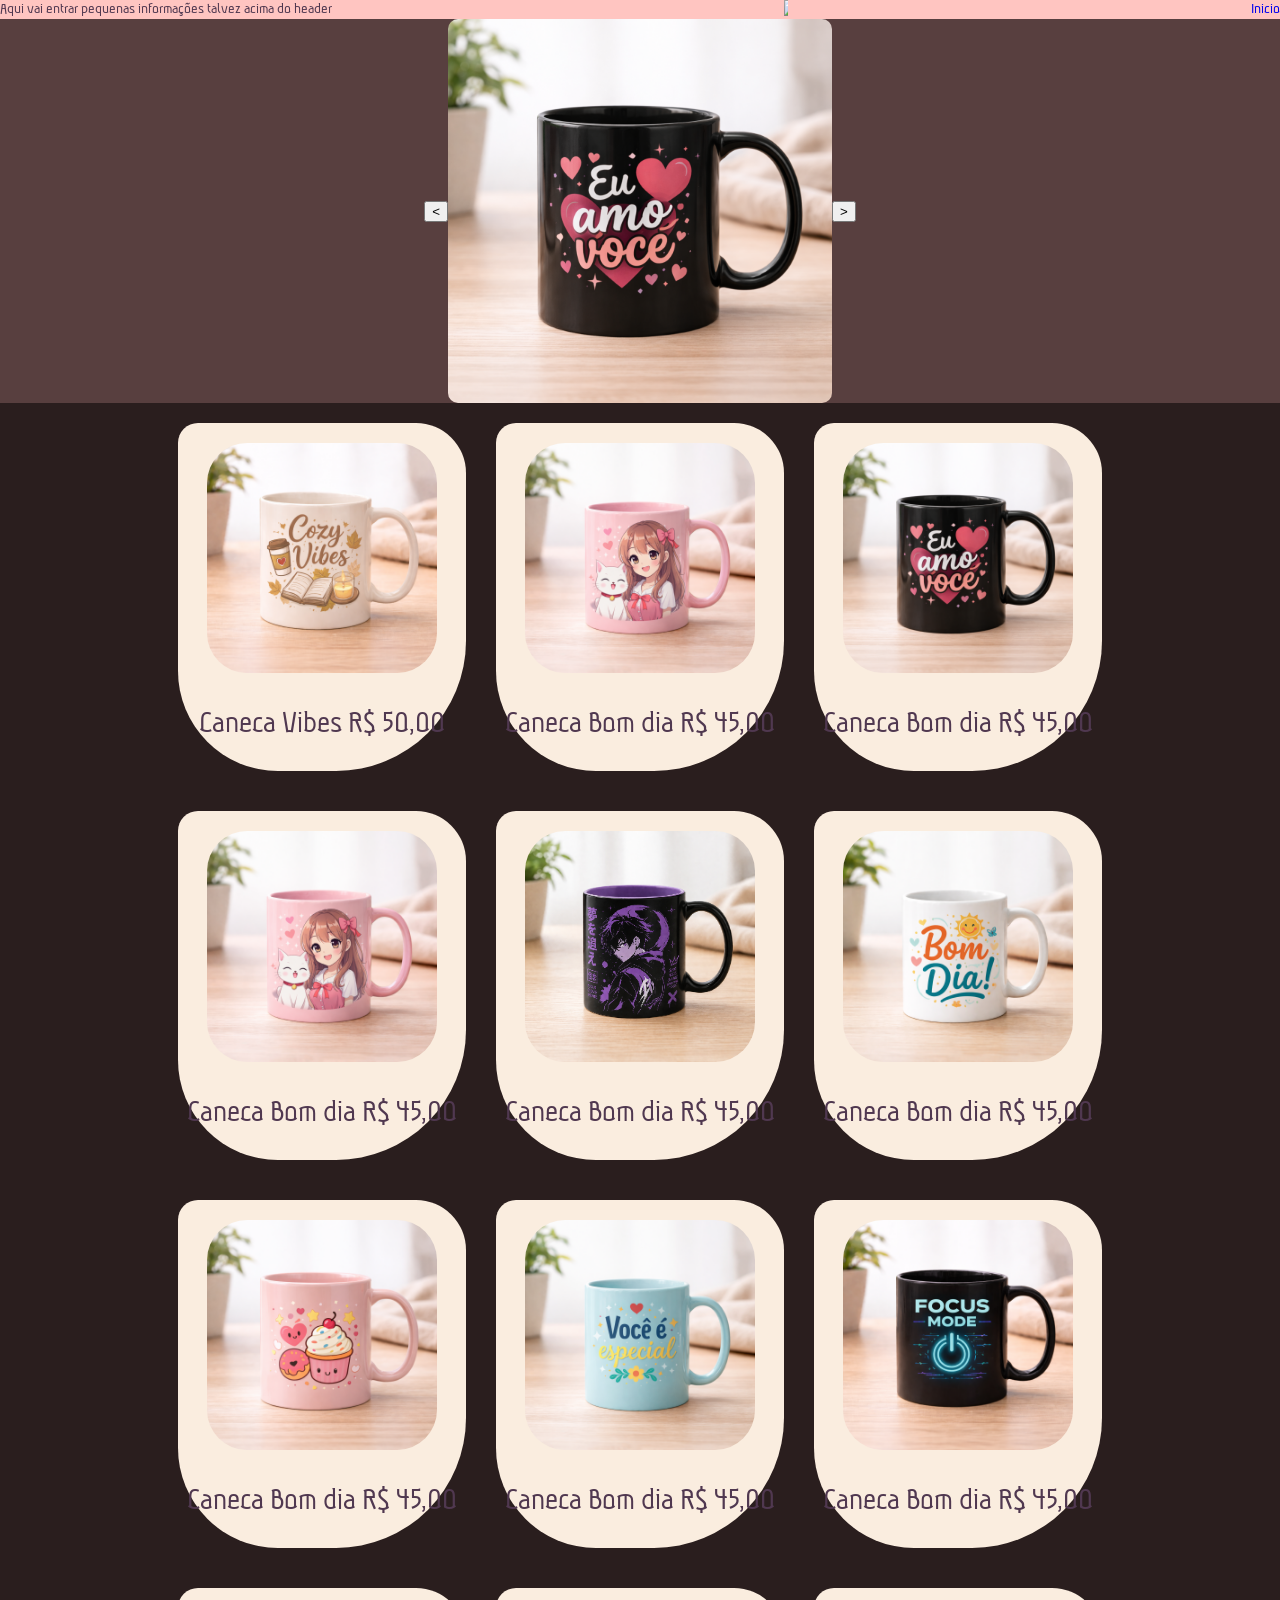
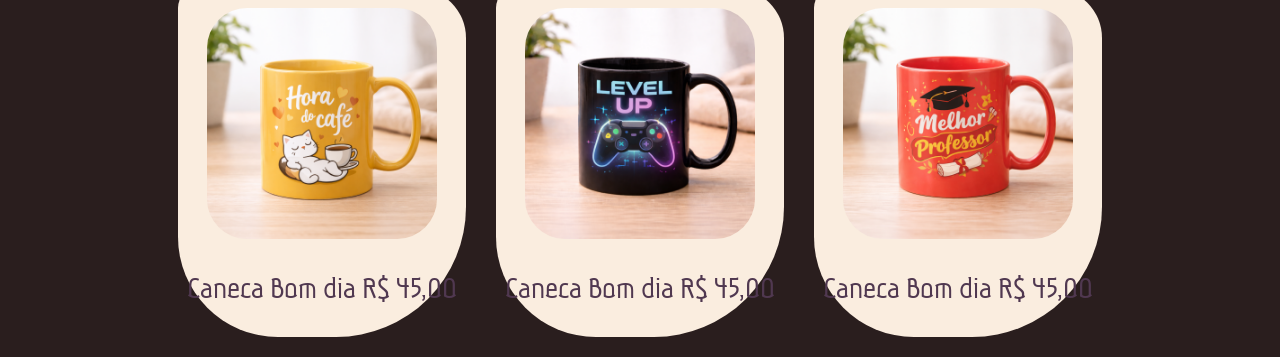
==== index.html @ 02cc4e31 "Add files via upload" ====
<!DOCTYPE html>
<html lang="pt-br">

<head>
    <meta charset = "UTF-8">
    <meta name="viewport" content = "width=device-width, initial-scale=1.0">
    <link rel="preconnect" href="https://fonts.googleapis.com">
    <link rel="preconnect" href="https://fonts.gstatic.com" crossorigin>
    <link href="https://fonts.googleapis.com/css2?family=Borel&display=swap" rel="stylesheet">
    <link href="https://fonts.googleapis.com/css2?family=Aubrey&display=swap" rel="stylesheet">
    <link rel="stylesheet" href="style.css">
    <title>Vitrine</title>
</head>

<body>
    
    <header class="header">
        <div>Aqui vai entrar pequenas informações talvez acima do header</div>
        <div>
        <img src="img/logo.svg">
        </div>
        
         <nav>
            <a href="http://" target="_blank" rel="noopener noreferrer">Inicio</a>
        </nav>
    </header>


    <main>
        
        <section class="container_slider">
            <button id="prev_button"> < </button>

            <div class="container_img">
                <img src="img/amor.png" alt="caneca" class="slider_caneca">
                <img src="img/anime1.png" alt="caneca" class="slider_caneca">
                <img src="img/anime2.png" alt="caneca" class="slider_caneca">
                <img src="img/bomdia.png" alt="caneca" class="slider_caneca">
                <img src="img/especial.png" alt="caneca" class="slider_caneca">
                <img src="img/gatocafé.png" alt="caneca" class="slider_caneca">
                <img src="img/professor.png" alt="caneca" class="slider_caneca">
                <img src="img/cupcake.png" alt="caneca" class="slider_caneca">
            </div>

            <button id="next_button"> > </button>
        </section>

        <section class="vitrine">
            <div class="card_vitrine">
                <img src="img/vibes.png" alt="caneca">
                <p>Caneca Vibes R$ 50,00</p>
            </div>

            <div class="card_vitrine">
                <img src="img/anime2.png" alt="caneca">
                <p>Caneca Bom dia R$ 45,00</p>
            </div>   

            <div class="card_vitrine">
                <img src="img/amor.png" alt="caneca">
                <p>Caneca Bom dia R$ 45,00</p>
            </div>   

            <div class="card_vitrine">
                <img src="img/anime2.png" alt="caneca">
                <p>Caneca Bom dia R$ 45,00</p>
            </div>   

            <div class="card_vitrine">
                <img src="img/anime1.png" alt="caneca">
                <p>Caneca Bom dia R$ 45,00</p>
            </div>   

            <div class="card_vitrine">
                <img src="img/bomdia.png" alt="caneca">
                <p>Caneca Bom dia R$ 45,00</p>
            </div>   

            <div class="card_vitrine">
                <img src="img/cupcake.png" alt="caneca">
                <p>Caneca Bom dia R$ 45,00</p>
            </div>   

            <div class="card_vitrine">
                <img src="img/especial.png" alt="caneca">
                <p>Caneca Bom dia R$ 45,00</p>
            </div>   

            <div class="card_vitrine">
                <img src="img/focus.png" alt="caneca">
                <p>Caneca Bom dia R$ 45,00</p>
            </div>   

            <div class="card_vitrine">
                <img src="img/gatocafé.png" alt="caneca">
                <p>Caneca Bom dia R$ 45,00</p>
            </div> 

            <div class="card_vitrine">
                <img src="img/lvup.png" alt="caneca">
                <p>Caneca Bom dia R$ 45,00</p>
            </div> 

            <div class="card_vitrine">
                <img src="img/professor.png" alt="caneca">
                <p>Caneca Bom dia R$ 45,00</p>
            </div> 
        </section>

    </main>

    <script src="script.js"></script>
</body>



</html>
---- style.css ----
body{
    margin: 0;
    padding: 0;
    box-sizing: border-box;
    background-color: #2a1e1e;
    font-family: "Aubrey", system-ui;

}

.header{
    position: sticky;
    top: 0;
    z-index: 1000;
    display: flex;
    flex-direction: row;
    justify-content: space-between;
    align-items: flex-start;
    background-color: #ffc5c1;
    color: #503850;
}

.header img{
    max-width: 30%;
}

.header p{
    margin: 0px 0px 10px 0px ;    
}

.header a{
    text-decoration: none;
}
    

.container_slider{
    display: flex;
    width: 100%;
    justify-content: center;
    align-items: center;
    min-height: 30vh;
    background-color: #583f3f;
}

.container_img{
    position: relative;
    display: flex;
    align-items: center;
    justify-content: center;
    width: 384px;
    height: 384px;
}

.slider_caneca{
    position: absolute;
    width: 100%;
    height: 100%;
    border-radius: 10px;
    opacity: 0;
}

.vitrine{
    display: flex;
    justify-content: center;
    align-items: center;
    flex-wrap: wrap;
    margin: 0 auto;
    max-width: 60rem;
}
.card_vitrine{
    display: flex;
    flex-direction: column;
    align-items: center;
    margin: 20px 15px;
    padding: 20px 0px 0px 0px;
    max-width: 30%;
    font-size: 32px;
    color: #503850;
    background-color: #faeddf;
    border-radius: 20px 50px 130px 100px;
}

.card_vitrine img{
    width: 80%;
    height: 80%;
    border-radius: 40px;
}


/*Ignorar esses códigos, vou revisar depois*/

/*
.logo {
    display: flex;
    flex-direction: column;
    justify-content: center;
    align-items: center;
    font-family: 'Montserrat', sans-serif;
    font-size: 2.5rem;
}

.toma {
    font-family: "Borel", cursive;
    padding: 0px 0px 73px 0px;
    margin: 0px;
    font-size: 1.5rem;
    font-weight: 300;
    color: #888; /* mais apagado 
}

.caneco { 
    font-family: "Borel", cursive;
    position: absolute;     
    margin: 0px;
    font-weight: 700;
    color: #503850; /* destaque 
}
*/
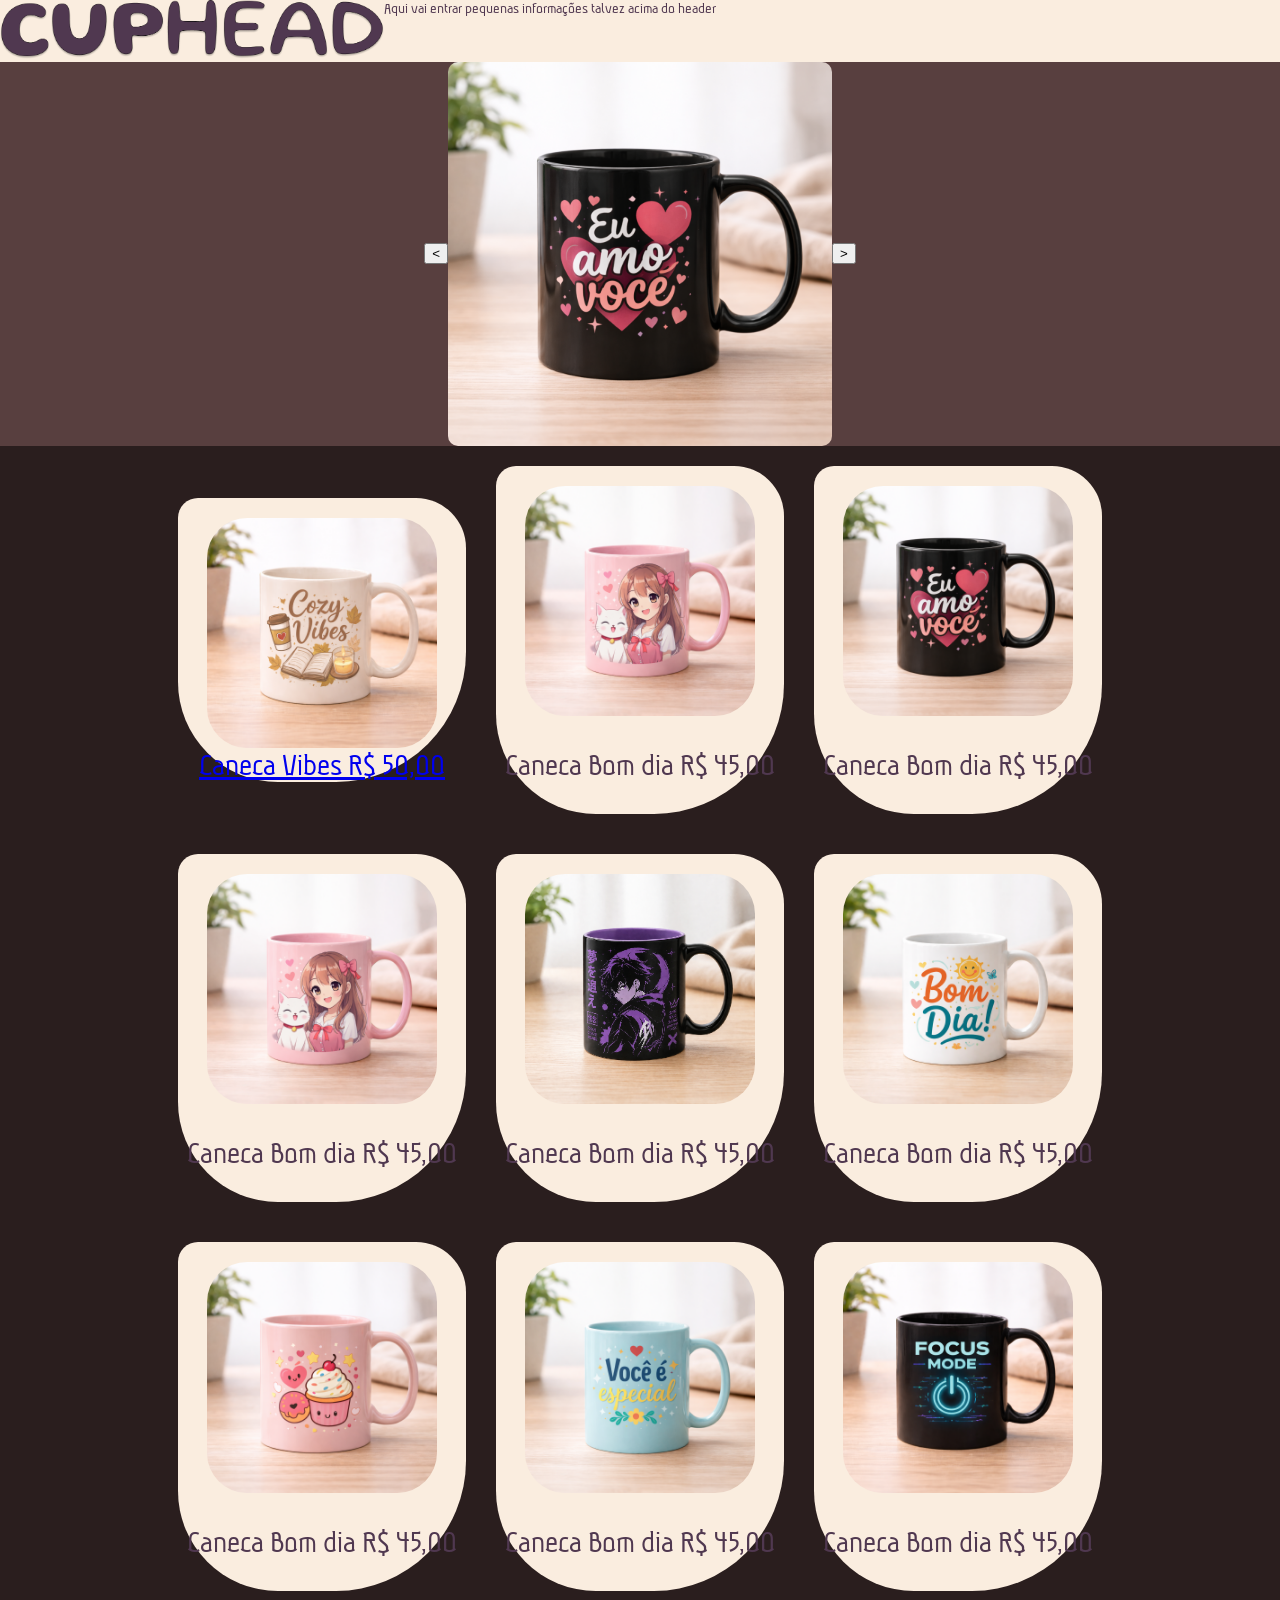
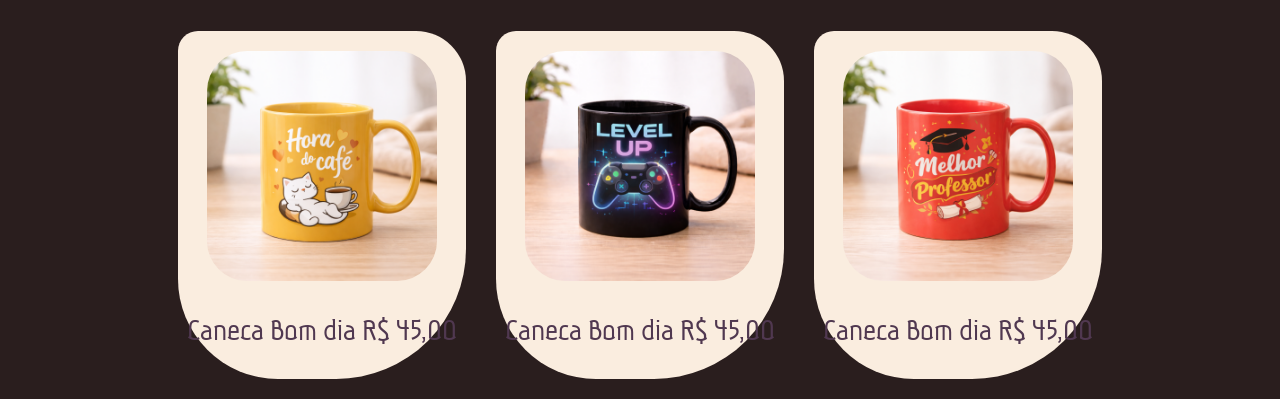
==== commit ac05150b: "Add files via upload" ====
--- a/index.html
+++ b/index.html
@@ -15,13 +15,14 @@
 <body>
     
     <header class="header">
+        
+        <div>
+        <a href="index.html"><img src="img/CupHead.png"></a>
+        </div>
+
         <div>Aqui vai entrar pequenas informações talvez acima do header</div>
-        <div>
-        <img src="img/logo.svg">
-        </div>
         
          <nav>
-            <a href="http://" target="_blank" rel="noopener noreferrer">Inicio</a>
         </nav>
     </header>
 
@@ -48,7 +49,7 @@
         <section class="vitrine">
             <div class="card_vitrine">
                 <img src="img/vibes.png" alt="caneca">
-                <p>Caneca Vibes R$ 50,00</p>
+                <a href="caneca.html">Caneca Vibes R$ 50,00</a>
             </div>
 
             <div class="card_vitrine">
--- a/style.css
+++ b/style.css
@@ -13,14 +13,17 @@
     z-index: 1000;
     display: flex;
     flex-direction: row;
-    justify-content: space-between;
     align-items: flex-start;
-    background-color: #ffc5c1;
+    background-color: #faeddf;
     color: #503850;
 }
 
-.header img{
-    max-width: 30%;
+.header div{
+    width: 30%;
+}
+
+.header img{    
+    width: 100%;;
 }
 
 .header p{
@@ -85,6 +88,42 @@
     border-radius: 40px;
 }
 
+/* caneca.html */
+
+.canceca_mostruario{
+    display: flex;
+    flex-direction: row;
+    flex-wrap: wrap;
+    justify-content: space-around;
+    margin: 1rem;
+}
+
+.caneca_mostruario_img{
+    display: flex;
+    width: 20rem;
+    border: 0.4rem solid #faeddf;
+    border-radius: 0.4rem;
+    background-color: #faeddf;
+}
+
+.caneca_mostruario_img img{
+    width: 100%;
+    border-radius: 0.4rem;
+}
+
+.canceca_descricao{
+    display: flex;
+    flex-direction: column;
+    border: 1px solid black;
+    align-items: end;
+    width: 20rem;
+    color: white;
+    border: 0.4rem solid #faeddf;
+    border-radius: 0.4rem;
+    text-align: center;
+}
+
+
 
 /*Ignorar esses códigos, vou revisar depois*/
 
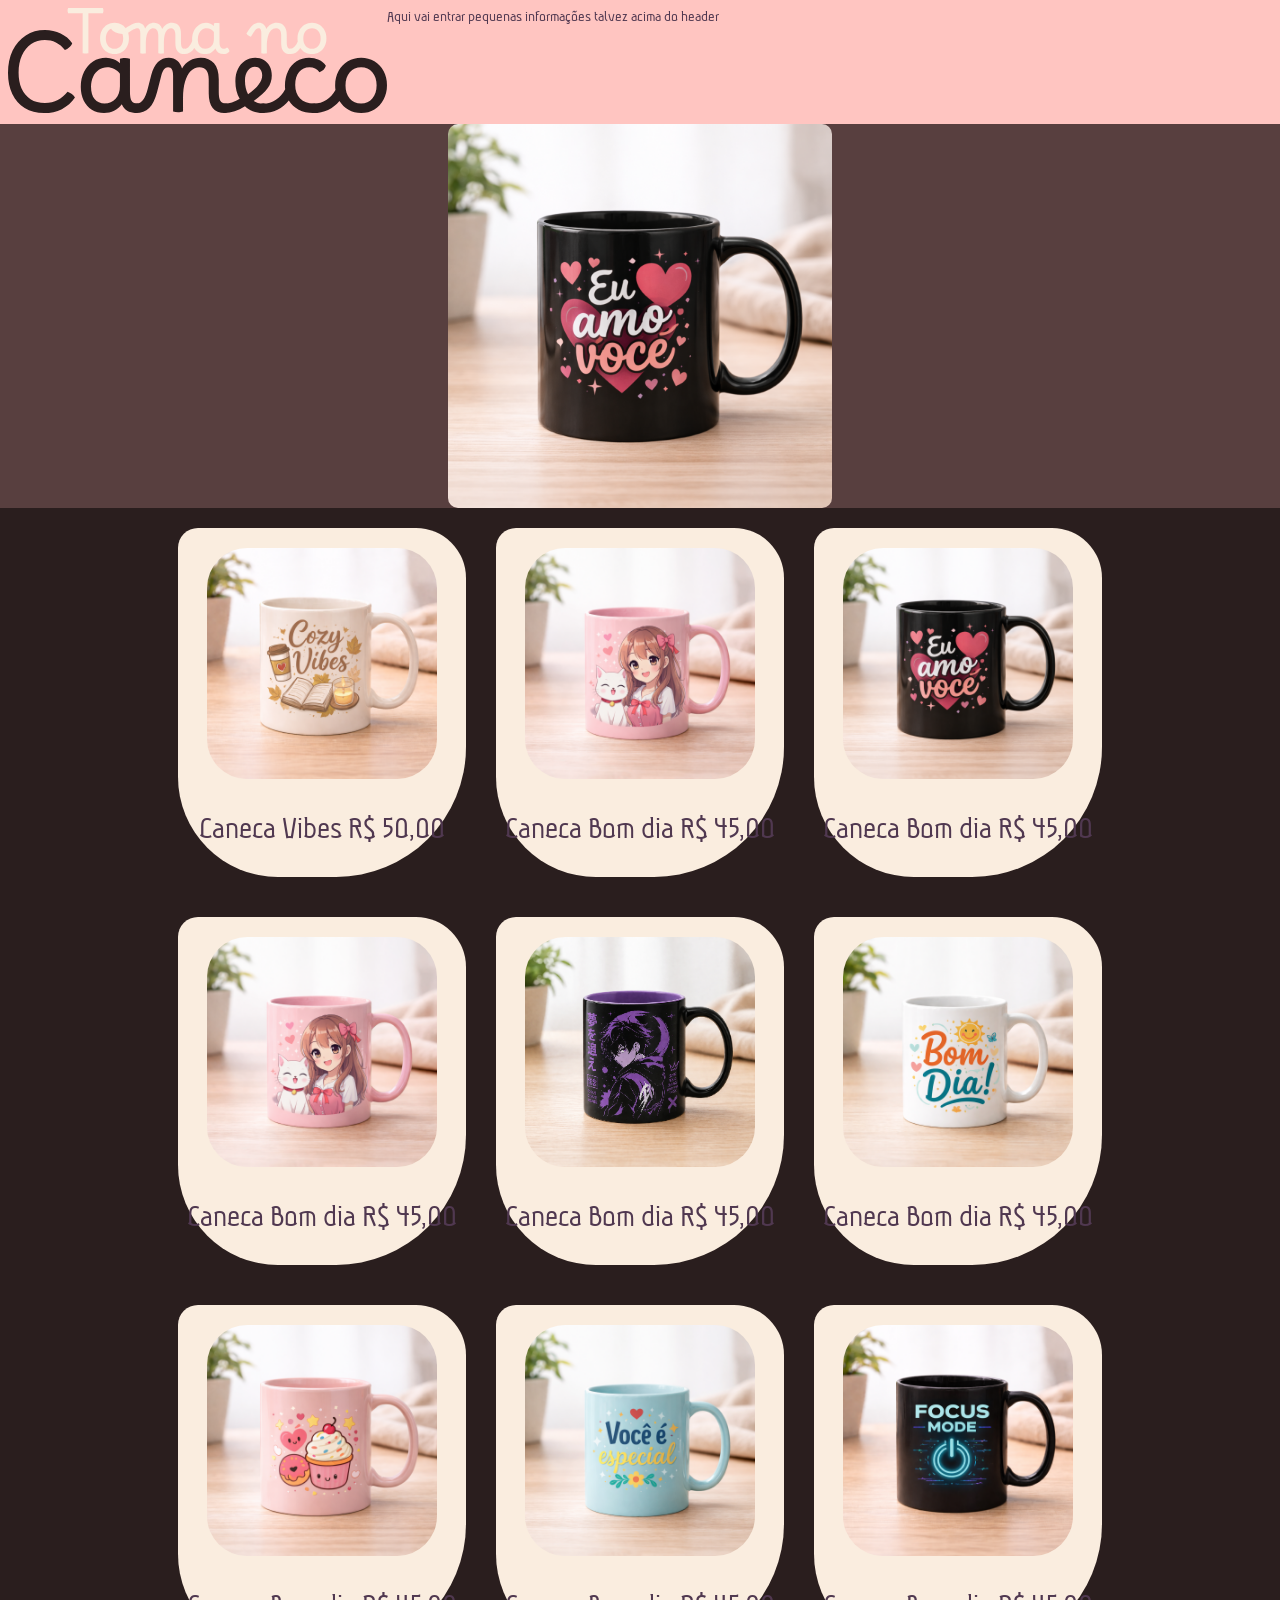
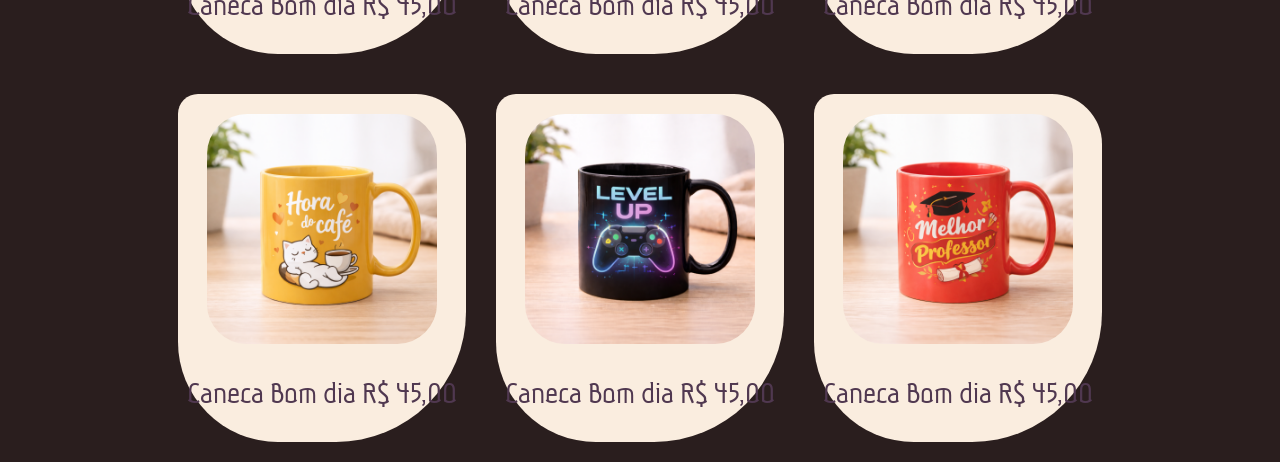
==== commit 1e5b1917: "Add files via upload" ====
--- a/index.html
+++ b/index.html
@@ -17,7 +17,7 @@
     <header class="header">
         
         <div>
-        <a href="index.html"><img src="img/CupHead.png"></a>
+        <a href="index.html"><img src="img/logo.svg"></a>
         </div>
 
         <div>Aqui vai entrar pequenas informações talvez acima do header</div>
@@ -30,7 +30,6 @@
     <main>
         
         <section class="container_slider">
-            <button id="prev_button"> < </button>
 
             <div class="container_img">
                 <img src="img/amor.png" alt="caneca" class="slider_caneca">
@@ -43,67 +42,66 @@
                 <img src="img/cupcake.png" alt="caneca" class="slider_caneca">
             </div>
 
-            <button id="next_button"> > </button>
         </section>
 
         <section class="vitrine">
-            <div class="card_vitrine">
+            <div class="card_vitrine" onclick="window.open('caneca.html?data=img/vibes.png', '_self')">
                 <img src="img/vibes.png" alt="caneca">
-                <a href="caneca.html">Caneca Vibes R$ 50,00</a>
+                <p>Caneca Vibes R$ 50,00</p>
             </div>
 
-            <div class="card_vitrine">
+            <div class="card_vitrine" onclick="window.open('caneca.html?data=img/anime2.png', '_self')">
                 <img src="img/anime2.png" alt="caneca">
                 <p>Caneca Bom dia R$ 45,00</p>
             </div>   
 
             <div class="card_vitrine">
-                <img src="img/amor.png" alt="caneca">
+                <img src="img/amor.png" alt="caneca" onclick="window.open('caneca.html?data=img/amor.png', '_self')">
                 <p>Caneca Bom dia R$ 45,00</p>
             </div>   
 
             <div class="card_vitrine">
-                <img src="img/anime2.png" alt="caneca">
+                <img src="img/anime2.png" alt="caneca" onclick="window.open('caneca.html?data=img/anime2.png', '_self')">
                 <p>Caneca Bom dia R$ 45,00</p>
             </div>   
 
             <div class="card_vitrine">
-                <img src="img/anime1.png" alt="caneca">
+                <img src="img/anime1.png" alt="caneca" onclick="window.open('caneca.html?data=img/anime1.png', '_self')">
                 <p>Caneca Bom dia R$ 45,00</p>
             </div>   
 
             <div class="card_vitrine">
-                <img src="img/bomdia.png" alt="caneca">
+                <img src="img/bomdia.png" alt="caneca" onclick="window.open('caneca.html?data=img/bomdia.png', '_self')">
                 <p>Caneca Bom dia R$ 45,00</p>
             </div>   
 
             <div class="card_vitrine">
-                <img src="img/cupcake.png" alt="caneca">
+                <img src="img/cupcake.png" alt="caneca" onclick="window.open('caneca.html?data=img/cupcake.png', '_self')">
                 <p>Caneca Bom dia R$ 45,00</p>
             </div>   
 
             <div class="card_vitrine">
-                <img src="img/especial.png" alt="caneca">
+                <img src="img/especial.png" alt="caneca" onclick="window.open('caneca.html?data=img/especial.png', '_self')">
                 <p>Caneca Bom dia R$ 45,00</p>
             </div>   
 
             <div class="card_vitrine">
-                <img src="img/focus.png" alt="caneca">
+                <img src="img/focus.png" alt="caneca" onclick="window.open('caneca.html?data=img/focus.png', '_self')"> 
                 <p>Caneca Bom dia R$ 45,00</p>
             </div>   
 
             <div class="card_vitrine">
-                <img src="img/gatocafé.png" alt="caneca">
+                <img src="img/gatocafé.png" alt="caneca" onclick="window.open('caneca.html?data=img/gatocafé.png', '_self')">
                 <p>Caneca Bom dia R$ 45,00</p>
             </div> 
 
             <div class="card_vitrine">
-                <img src="img/lvup.png" alt="caneca">
+                <img src="img/lvup.png" alt="caneca" onclick="window.open('caneca.html?data=img/lvup.png', '_self')">
                 <p>Caneca Bom dia R$ 45,00</p>
             </div> 
 
             <div class="card_vitrine">
-                <img src="img/professor.png" alt="caneca">
+                <img src="img/professor.png" alt="caneca" onclick="window.open('caneca.html?data=img/professor.png', '_self')">
                 <p>Caneca Bom dia R$ 45,00</p>
             </div> 
         </section>
--- a/style.css
+++ b/style.css
@@ -7,6 +7,10 @@
 
 }
 
+a{
+    text-decoration: none;
+}
+
 .header{
     position: sticky;
     top: 0;
@@ -14,8 +18,9 @@
     display: flex;
     flex-direction: row;
     align-items: flex-start;
-    background-color: #faeddf;
+    background-color: #ffc5c1;
     color: #503850;
+    padding: 0.5rem;
 }
 
 .header div{
@@ -82,6 +87,10 @@
     border-radius: 20px 50px 130px 100px;
 }
 
+.card_vitrine:hover{
+    cursor:pointer;
+}
+
 .card_vitrine img{
     width: 80%;
     height: 80%;
@@ -100,10 +109,11 @@
 
 .caneca_mostruario_img{
     display: flex;
-    width: 20rem;
-    border: 0.4rem solid #faeddf;
+    width: 40rem;
+    border: 0.2rem solid #faeddf;
     border-radius: 0.4rem;
     background-color: #faeddf;
+    margin: 0.2rem;
 }
 
 .caneca_mostruario_img img{
@@ -115,12 +125,13 @@
     display: flex;
     flex-direction: column;
     border: 1px solid black;
-    align-items: end;
     width: 20rem;
     color: white;
-    border: 0.4rem solid #faeddf;
+    border: 0.2rem solid #faeddf;
     border-radius: 0.4rem;
     text-align: center;
+    align-items: center;
+    margin: 0.2rem;
 }
 
 
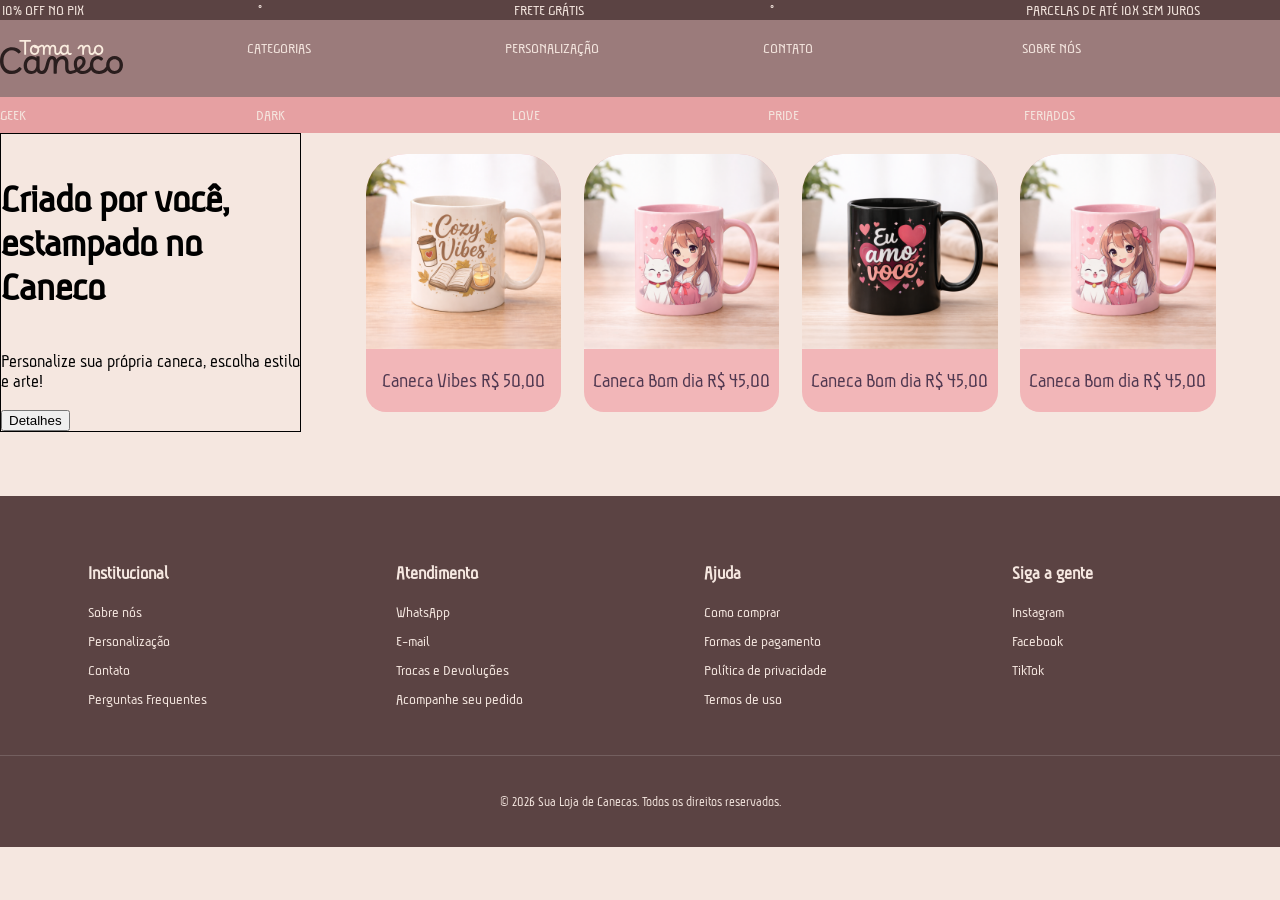
==== commit d1373def: "Add files via upload" ====
--- a/index.html
+++ b/index.html
@@ -15,21 +15,24 @@
 <body>
     
     <header class="header">
-        
-        <div>
-        <a href="index.html"><img src="img/logo.svg"></a>
+        <div class="up-header">
+            <div>10% OFF NO PIX</div> <div>°</div> <div>FRETE GRÁTIS</div> <div>°</div> <div>PARCELAS DE ATÉ 10X SEM JUROS</div>
+
         </div>
-
-        <div>Aqui vai entrar pequenas informações talvez acima do header</div>
-        
-         <nav>
+        <nav>
+            <div class="mid-header">
+                <a href="index.html"><img src="img/logo.svg"></a><div>CATEGORIAS</div><div>PERSONALIZAÇÃO</div><div>CONTATO</div><div>SOBRE NÓS</div>
+            </div>
+            <div class="bot-header">
+                <div>GEEK</div><div>DARK</div><div>LOVE</div><div>PRIDE</div><div>FERIADOS</div>
+            </div>
         </nav>
     </header>
 
 
     <main>
         
-        <section class="container_slider">
+         <!---<section class="container_slider">
 
             <div class="container_img">
                 <img src="img/amor.png" alt="caneca" class="slider_caneca">
@@ -42,71 +45,124 @@
                 <img src="img/cupcake.png" alt="caneca" class="slider_caneca">
             </div>
 
+        </section>---> 
+        <section class="section-vitrine">
+            <article class="vitrine-info">
+                <h1>Criado por você, estampado no Caneco</h1>
+                <p>Personalize sua própria caneca, escolha estilo e arte!</p>
+                <button>Detalhes</button>
+            </article>
+            <article class="vitrine">
+                <div class="card_vitrine" onclick="window.open('caneca.html?data=img/vibes.png', '_self')">
+                    <img src="img/vibes.png" alt="caneca">
+                    <p>Caneca Vibes R$ 50,00</p>
+                </div>
+
+                <div class="card_vitrine" onclick="window.open('caneca.html?data=img/anime2.png', '_self')">
+                    <img src="img/anime2.png" alt="caneca">
+                    <p>Caneca Bom dia R$ 45,00</p>
+                </div>   
+
+                <div class="card_vitrine">
+                    <img src="img/amor.png" alt="caneca" onclick="window.open('caneca.html?data=img/amor.png', '_self')">
+                    <p>Caneca Bom dia R$ 45,00</p>
+                </div>   
+
+                <div class="card_vitrine">
+                    <img src="img/anime2.png" alt="caneca" onclick="window.open('caneca.html?data=img/anime2.png', '_self')">
+                    <p>Caneca Bom dia R$ 45,00</p>
+                </div>   
+
+                <!---<div class="card_vitrine">
+                    <img src="img/anime1.png" alt="caneca" onclick="window.open('caneca.html?data=img/anime1.png', '_self')">
+                    <p>Caneca Bom dia R$ 45,00</p>
+                </div>   
+
+                <div class="card_vitrine">
+                    <img src="img/bomdia.png" alt="caneca" onclick="window.open('caneca.html?data=img/bomdia.png', '_self')">
+                    <p>Caneca Bom dia R$ 45,00</p>
+                </div>   
+
+                <div class="card_vitrine">
+                    <img src="img/cupcake.png" alt="caneca" onclick="window.open('caneca.html?data=img/cupcake.png', '_self')">
+                    <p>Caneca Bom dia R$ 45,00</p>
+                </div>   
+
+                <div class="card_vitrine">
+                    <img src="img/especial.png" alt="caneca" onclick="window.open('caneca.html?data=img/especial.png', '_self')">
+                    <p>Caneca Bom dia R$ 45,00</p>
+                </div>   
+
+                <div class="card_vitrine">
+                    <img src="img/focus.png" alt="caneca" onclick="window.open('caneca.html?data=img/focus.png', '_self')"> 
+                    <p>Caneca Bom dia R$ 45,00</p>
+                </div>   
+
+                <div class="card_vitrine">
+                    <img src="img/gatocafé.png" alt="caneca" onclick="window.open('caneca.html?data=img/gatocafé.png', '_self')">
+                    <p>Caneca Bom dia R$ 45,00</p>
+                </div> 
+
+                <div class="card_vitrine">
+                    <img src="img/lvup.png" alt="caneca" onclick="window.open('caneca.html?data=img/lvup.png', '_self')">
+                    <p>Caneca Bom dia R$ 45,00</p>
+                </div> 
+
+                <div class="card_vitrine">
+                    <img src="img/professor.png" alt="caneca" onclick="window.open('caneca.html?data=img/professor.png', '_self')">
+                    <p>Caneca Bom dia R$ 45,00</p>
+                </div>--->
+            </article>
         </section>
+    </main>
 
-        <section class="vitrine">
-            <div class="card_vitrine" onclick="window.open('caneca.html?data=img/vibes.png', '_self')">
-                <img src="img/vibes.png" alt="caneca">
-                <p>Caneca Vibes R$ 50,00</p>
+    <footer class="footer">
+
+    <div class="footer_container">
+
+        <div class="footer_col">
+            <h3>Institucional</h3>
+            <a href="#">Sobre nós</a>
+            <a href="#">Personalização</a>
+            <a href="#">Contato</a>
+            <a href="#">Perguntas Frequentes</a>
+        </div>
+
+        <div class="footer_col">
+            <h3>Atendimento</h3>
+
+            <a href="#">WhatsApp</a>
+            <a href="#">E-mail</a>
+            <a href="#">Trocas e Devoluções</a>
+            <a href="#">Acompanhe seu pedido</a>
+        </div>
+
+        <div class="footer_col">
+            <h3>Ajuda</h3>
+
+            <a href="#">Como comprar</a>
+            <a href="#">Formas de pagamento</a>
+            <a href="#">Política de privacidade</a>
+            <a href="#">Termos de uso</a>
+        </div>
+
+        <div class="footer_col">
+            <h3>Siga a gente</h3>
+
+            <div class="social_icons">
+                <a href="#">Instagram</a>
+                <a href="#">Facebook</a>
+                <a href="#">TikTok</a>
             </div>
+        </div>
 
-            <div class="card_vitrine" onclick="window.open('caneca.html?data=img/anime2.png', '_self')">
-                <img src="img/anime2.png" alt="caneca">
-                <p>Caneca Bom dia R$ 45,00</p>
-            </div>   
+    </div>
 
-            <div class="card_vitrine">
-                <img src="img/amor.png" alt="caneca" onclick="window.open('caneca.html?data=img/amor.png', '_self')">
-                <p>Caneca Bom dia R$ 45,00</p>
-            </div>   
+    <div class="footer_bottom">
+        <p>© 2026 Sua Loja de Canecas. Todos os direitos reservados.</p>
+    </div>
 
-            <div class="card_vitrine">
-                <img src="img/anime2.png" alt="caneca" onclick="window.open('caneca.html?data=img/anime2.png', '_self')">
-                <p>Caneca Bom dia R$ 45,00</p>
-            </div>   
-
-            <div class="card_vitrine">
-                <img src="img/anime1.png" alt="caneca" onclick="window.open('caneca.html?data=img/anime1.png', '_self')">
-                <p>Caneca Bom dia R$ 45,00</p>
-            </div>   
-
-            <div class="card_vitrine">
-                <img src="img/bomdia.png" alt="caneca" onclick="window.open('caneca.html?data=img/bomdia.png', '_self')">
-                <p>Caneca Bom dia R$ 45,00</p>
-            </div>   
-
-            <div class="card_vitrine">
-                <img src="img/cupcake.png" alt="caneca" onclick="window.open('caneca.html?data=img/cupcake.png', '_self')">
-                <p>Caneca Bom dia R$ 45,00</p>
-            </div>   
-
-            <div class="card_vitrine">
-                <img src="img/especial.png" alt="caneca" onclick="window.open('caneca.html?data=img/especial.png', '_self')">
-                <p>Caneca Bom dia R$ 45,00</p>
-            </div>   
-
-            <div class="card_vitrine">
-                <img src="img/focus.png" alt="caneca" onclick="window.open('caneca.html?data=img/focus.png', '_self')"> 
-                <p>Caneca Bom dia R$ 45,00</p>
-            </div>   
-
-            <div class="card_vitrine">
-                <img src="img/gatocafé.png" alt="caneca" onclick="window.open('caneca.html?data=img/gatocafé.png', '_self')">
-                <p>Caneca Bom dia R$ 45,00</p>
-            </div> 
-
-            <div class="card_vitrine">
-                <img src="img/lvup.png" alt="caneca" onclick="window.open('caneca.html?data=img/lvup.png', '_self')">
-                <p>Caneca Bom dia R$ 45,00</p>
-            </div> 
-
-            <div class="card_vitrine">
-                <img src="img/professor.png" alt="caneca" onclick="window.open('caneca.html?data=img/professor.png', '_self')">
-                <p>Caneca Bom dia R$ 45,00</p>
-            </div> 
-        </section>
-
-    </main>
+</footer>
 
     <script src="script.js"></script>
 </body>
--- a/style.css
+++ b/style.css
@@ -2,7 +2,7 @@
     margin: 0;
     padding: 0;
     box-sizing: border-box;
-    background-color: #2a1e1e;
+    background-color: #F5E7E0;
     font-family: "Aubrey", system-ui;
 
 }
@@ -16,19 +16,43 @@
     top: 0;
     z-index: 1000;
     display: flex;
+    flex-direction: column;
+    align-items: center;
+    justify-content: center;
+    color: #F5E7E0;
+}
+
+.header div{
+    width: 100vw;
+}
+
+.header img{   
+    width: 50%;
+}
+
+.up-header{
+    display: flex;
     flex-direction: row;
-    align-items: flex-start;
-    background-color: #ffc5c1;
-    color: #503850;
-    padding: 0.5rem;
-}
-
-.header div{
-    width: 30%;
-}
-
-.header img{    
-    width: 100%;;
+    margin: 0 auto;
+    padding: 2px;
+    background-color: #5B4343;
+    font-size: 1.01rem;
+}
+
+.mid-header{
+    display: flex;
+    flex-direction: row;
+    margin: 0 auto;
+    padding: 20px;
+    background-color: #9B7B7B;
+}
+
+.bot-header{
+    display: flex;
+    flex-direction: row;
+    margin: 0 auto;
+    padding: 10px;
+    background-color: #E6A0A2;
 }
 
 .header p{
@@ -39,14 +63,17 @@
     text-decoration: none;
 }
     
-
+/* slider */
 .container_slider{
     display: flex;
     width: 100%;
     justify-content: center;
     align-items: center;
     min-height: 30vh;
-    background-color: #583f3f;
+    background: url("img/cover.png"), no-repeat;
+    background-position: center;
+    background-size: cover;
+
 }
 
 .container_img{
@@ -66,35 +93,63 @@
     opacity: 0;
 }
 
+/* vitrine */
+.section-vitrine{
+    display: flex;
+    align-items: center;
+
+}
+
+.vitrine-info {
+    border: 1px solid black;
+    width: 100%;
+}
+
+.vitrine-info h1{
+    font-size: 2.65rem;
+}
+
+.vitrine-info p{
+    font-size: 1.2rem;
+}
+
 .vitrine{
     display: flex;
     justify-content: center;
     align-items: center;
     flex-wrap: wrap;
     margin: 0 auto;
-    max-width: 60rem;
+    max-width: 80%;
 }
 .card_vitrine{
     display: flex;
     flex-direction: column;
     align-items: center;
-    margin: 20px 15px;
-    padding: 20px 0px 0px 0px;
-    max-width: 30%;
-    font-size: 32px;
+    margin: 1rem 0.7rem;
+    padding: 0px;
+    max-width: 20%;
+    font-size: 1.3rem;
     color: #503850;
-    background-color: #faeddf;
-    border-radius: 20px 50px 130px 100px;
+    background-color: #F2B6B8;
+    border-radius: 40px 40px 20px 20px;
+    overflow: hidden;
+    transition: transform 0.2s ease, box-shadow 0.2s ease;  
 }
 
 .card_vitrine:hover{
     cursor:pointer;
+    transform: translateY(-4px);
+    box-shadow: 0px 20px 30px 5px rgba(53, 50, 47, 0.2);
 }
 
 .card_vitrine img{
-    width: 80%;
-    height: 80%;
-    border-radius: 40px;
+    width: 100%;
+    display: block;
+    transition: transform 0.3s ease;
+}
+
+.card_vitrine:hover img {
+    transform: scale(1.05);
 }
 
 /* caneca.html */
@@ -103,7 +158,7 @@
     display: flex;
     flex-direction: row;
     flex-wrap: wrap;
-    justify-content: space-around;
+    justify-content: center;
     margin: 1rem;
 }
 
@@ -127,6 +182,7 @@
     border: 1px solid black;
     width: 20rem;
     color: white;
+    background-color: #9B7B7B;
     border: 0.2rem solid #faeddf;
     border-radius: 0.4rem;
     text-align: center;
@@ -134,34 +190,128 @@
     margin: 0.2rem;
 }
 
-
-
-/*Ignorar esses códigos, vou revisar depois*/
-
-/*
-.logo {
-    display: flex;
-    flex-direction: column;
-    justify-content: center;
-    align-items: center;
-    font-family: 'Montserrat', sans-serif;
-    font-size: 2.5rem;
-}
-
-.toma {
-    font-family: "Borel", cursive;
-    padding: 0px 0px 73px 0px;
-    margin: 0px;
-    font-size: 1.5rem;
-    font-weight: 300;
-    color: #888; /* mais apagado 
-}
-
-.caneco { 
-    font-family: "Borel", cursive;
-    position: absolute;     
-    margin: 0px;
-    font-weight: 700;
-    color: #503850; /* destaque 
-}
-*/
+.calcular_frete{
+    width: 10rem;
+    display: flex;
+    flex-direction: column;
+}
+
+.calcular_frete h2{
+    color: greenyellow;
+    margin: 1rem;
+    font-family: Arial, Helvetica, sans-serif;
+    text-wrap: nowrap;
+}
+
+
+/* compra.html */
+
+.formulario_compra{
+    color: white;
+    display: flex;
+    flex-direction: column;
+}
+
+.icons{
+    display: flex;
+}
+
+.icons div{
+    display: flex;
+    border: 0.3rem solid white;
+    background-color: white;
+    width: fit-content;
+    margin: 0.3rem;
+    margin-right: 0px;
+}
+
+.icon1{
+      border-radius: 10px 2px 2px 2px;
+}
+
+.icon2{
+      border-radius: 2px 2px 2px 2px;
+      margin-left: 0px;
+      margin-right: 0px;
+}
+
+.icon3{
+      border-radius: 2px 10px 2px 2px;
+      margin-left: 0px;
+}
+
+.div_forms{
+    display: flex;
+    flex-direction: column;
+    gap: 1rem;
+    color: black;
+    background-color: white;
+    width: 30%;
+    margin-left: 0.3rem;
+}
+
+.div_forms div{
+    display: flex;
+    margin: 2px;
+    padding: 2px;
+}
+
+.div_forms label{
+    display: flex;
+    width: 3rem;
+}
+
+
+/*footer*/
+
+.footer{
+    background-color: #5b4343;
+    color: #f5e7e0;
+    padding-top: 3rem;
+    margin-top: 4rem;
+}
+
+.footer_container{
+    display: flex;
+    justify-content: space-around;
+    flex-wrap: wrap;
+    gap: 2rem;
+    max-width: 1200px;
+    margin: 0 auto;
+    padding: 0 2rem 3rem;
+}
+
+.footer_col{
+    display: flex;
+    flex-direction: column;
+    gap: 0.8rem;
+    min-width: 180px;
+}
+
+.footer_col h3{
+    margin-bottom: 0.5rem;
+    font-size: 1.2rem;
+}
+
+.footer_col a{
+    color: #f5e7e0;
+    text-decoration: none;
+    transition: opacity 0.2s ease;
+}
+
+.footer_col a:hover{
+    opacity: 0.7;
+}
+
+.social_icons{
+    display: flex;
+    flex-direction: column;
+    gap: 0.8rem;
+}
+
+.footer_bottom{
+    border-top: 1px solid rgba(255,255,255,0.15);
+    text-align: center;
+    padding: 1.5rem;
+    font-size: 0.9rem;
+}
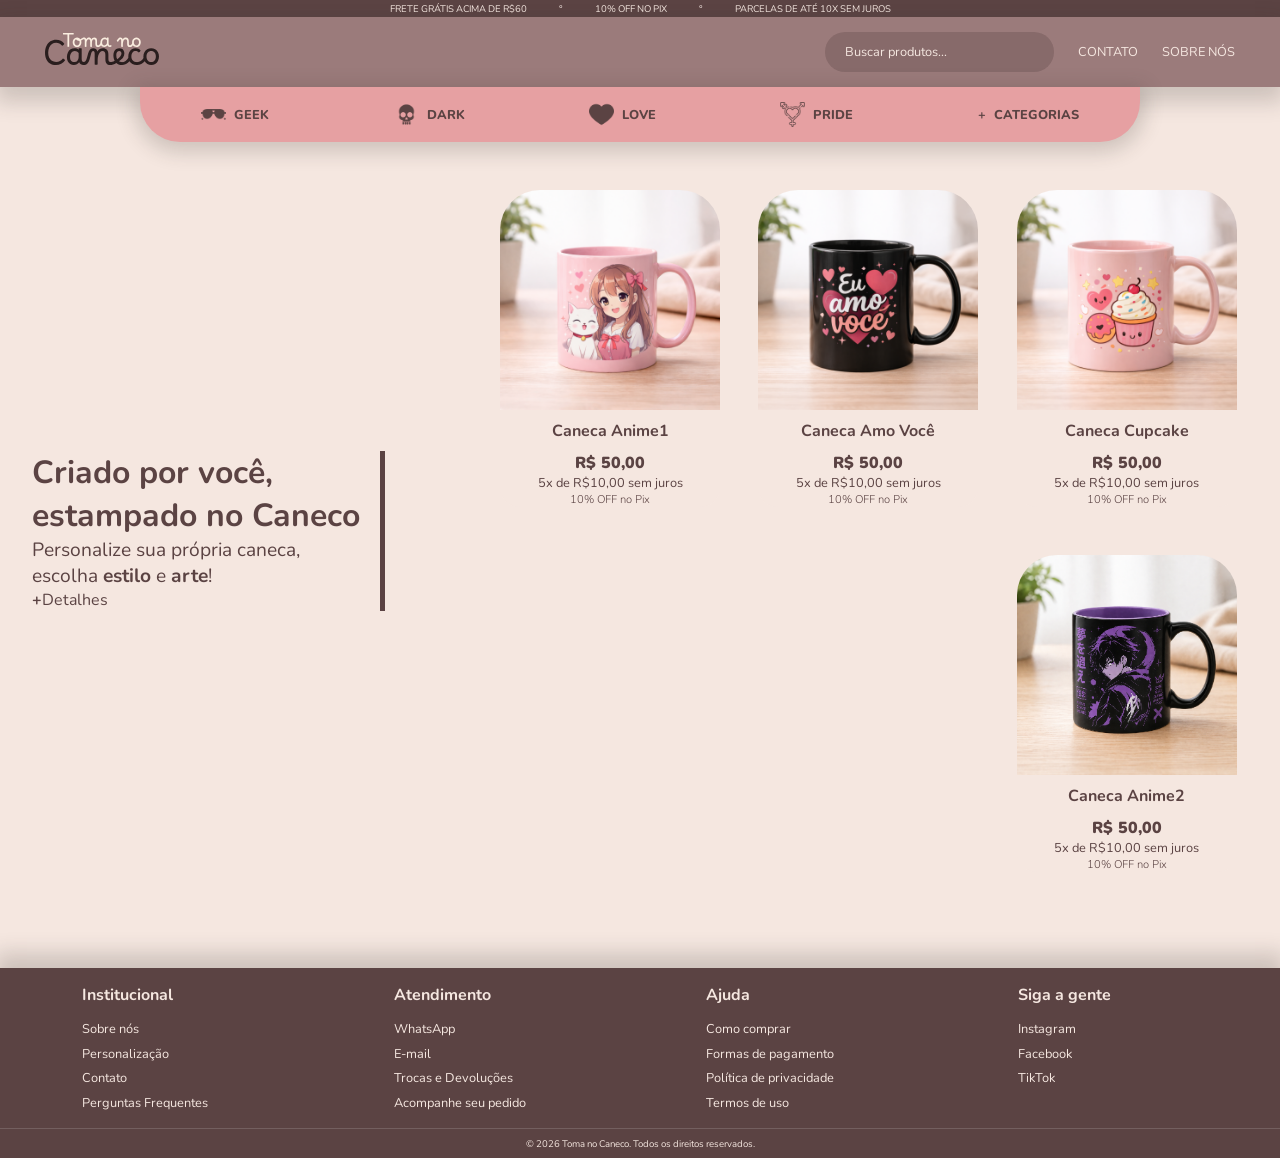
==== commit eede6232: "Add files via upload" ====
--- a/index.html
+++ b/index.html
@@ -8,27 +8,40 @@
     <link rel="preconnect" href="https://fonts.gstatic.com" crossorigin>
     <link href="https://fonts.googleapis.com/css2?family=Borel&display=swap" rel="stylesheet">
     <link href="https://fonts.googleapis.com/css2?family=Aubrey&display=swap" rel="stylesheet">
-    <link rel="stylesheet" href="style.css">
+    <link href="https://fonts.googleapis.com/css2?family=Nunito:ital,wght@0,200..1000;1,200..1000&display=swap" rel="stylesheet">
+    <link rel="stylesheet" href="assets/css/global.css">
+    <link rel="stylesheet" href="assets/css/index.css">
     <title>Vitrine</title>
 </head>
 
 <body>
     
     <header class="header">
+        
         <div class="up-header">
-            <div>10% OFF NO PIX</div> <div>°</div> <div>FRETE GRÁTIS</div> <div>°</div> <div>PARCELAS DE ATÉ 10X SEM JUROS</div>
+            <div>FRETE GRÁTIS ACIMA DE R$60</div> <div>°</div> <div>10% OFF NO PIX</div> <div>°</div> <div>PARCELAS DE ATÉ 10X SEM JUROS</div>
+        </div>
+        
 
-        </div>
-        <nav>
-            <div class="mid-header">
-                <a href="index.html"><img src="img/logo.svg"></a><div>CATEGORIAS</div><div>PERSONALIZAÇÃO</div><div>CONTATO</div><div>SOBRE NÓS</div>
-            </div>
-            <div class="bot-header">
-                <div>GEEK</div><div>DARK</div><div>LOVE</div><div>PRIDE</div><div>FERIADOS</div>
+        <nav class="mid-header">
+            <a href="index.html"><img src="assets/img/logo.svg"></a>
+            <div class="mid-header-menu">
+                <div class="mid-header-src">
+                    <input class="mid-header-input" placeholder="Buscar produtos...">
+                    <a href="#" class="lupa">
+                        <img src="assets/img/lupa.svg" alt="lupa">
+                    </a>
+                </div>
+                <a href="#">CONTATO</a>
+                <a href="#">SOBRE NÓS</a>
+
             </div>
         </nav>
+
+        <nav class="bot-header">
+            <a href="#"><img src="assets/img/geek.svg" class="img-categoria">GEEK</a><a href="#"><img src="assets/img/dark.svg" class="img-categoria">DARK</a><a href="#"><img src="assets/img/love.svg" class="img-categoria">LOVE</a><a href="#"><img src="assets/img/pride.svg" class="img-categoria">PRIDE</a><a href="#"><strong>+</strong>CATEGORIAS</a>
+        </nav>
     </header>
-
 
     <main>
         
@@ -48,70 +61,43 @@
         </section>---> 
         <section class="section-vitrine">
             <article class="vitrine-info">
-                <h1>Criado por você, estampado no Caneco</h1>
-                <p>Personalize sua própria caneca, escolha estilo e arte!</p>
-                <button>Detalhes</button>
+                <h1>Criado por você, <span>estampado no Caneco</span></h1>
+                <p>Personalize sua própria caneca, <span>escolha <strong>estilo</strong> e <strong>arte</strong>!</span></p>
+                <a href="#"><strong>+</strong>Detalhes</a>
             </article>
             <article class="vitrine">
-                <div class="card_vitrine" onclick="window.open('caneca.html?data=img/vibes.png', '_self')">
-                    <img src="img/vibes.png" alt="caneca">
-                    <p>Caneca Vibes R$ 50,00</p>
+                <div class="card_vitrine" onclick="window.open('caneca.html?data=assets/img/anime2.png', '_self')">
+                    <img src="assets/img/anime2.png" alt="caneca">
+                    <h3>Caneca Anime1</h3>
+                    <p class="preco">R$ 50,00</p>
+                    <p class="parcela">5x de R$10,00 sem juros</p>
+                    <p class="desconto">10% OFF no Pix</p>
+
                 </div>
 
-                <div class="card_vitrine" onclick="window.open('caneca.html?data=img/anime2.png', '_self')">
-                    <img src="img/anime2.png" alt="caneca">
-                    <p>Caneca Bom dia R$ 45,00</p>
+                <div class="card_vitrine" onclick="window.open('caneca.html?data=assets/img/amor.png', '_self')">
+                    <img src="assets/img/amor.png" alt="caneca">
+                    <h3>Caneca Amo Você</h3>
+                    <p class="preco">R$ 50,00</p>
+                    <p class="parcela">5x de R$10,00 sem juros</p>
+                    <p class="desconto">10% OFF no Pix</p>
                 </div>   
 
-                <div class="card_vitrine">
-                    <img src="img/amor.png" alt="caneca" onclick="window.open('caneca.html?data=img/amor.png', '_self')">
-                    <p>Caneca Bom dia R$ 45,00</p>
+                <div class="card_vitrine" onclick="window.open('caneca.html?data=assets/img/cupcake.png', '_self')">
+                    <img src="assets/img/cupcake.png" alt="caneca">
+                    <h3>Caneca Cupcake</h3>
+                    <p class="preco">R$ 50,00</p>
+                    <p class="parcela">5x de R$10,00 sem juros</p>
+                    <p class="desconto">10% OFF no Pix</p>
                 </div>   
 
-                <div class="card_vitrine">
-                    <img src="img/anime2.png" alt="caneca" onclick="window.open('caneca.html?data=img/anime2.png', '_self')">
-                    <p>Caneca Bom dia R$ 45,00</p>
+                <div class="card_vitrine"  onclick="window.open('caneca.html?data=assets/img/anime1.png', '_self')">
+                    <img src="assets/img/anime1.png" alt="caneca">
+                    <h3>Caneca Anime2</h3>
+                    <p class="preco">R$ 50,00</p>
+                    <p class="parcela">5x de R$10,00 sem juros</p>
+                    <p class="desconto">10% OFF no Pix</p>
                 </div>   
-
-                <!---<div class="card_vitrine">
-                    <img src="img/anime1.png" alt="caneca" onclick="window.open('caneca.html?data=img/anime1.png', '_self')">
-                    <p>Caneca Bom dia R$ 45,00</p>
-                </div>   
-
-                <div class="card_vitrine">
-                    <img src="img/bomdia.png" alt="caneca" onclick="window.open('caneca.html?data=img/bomdia.png', '_self')">
-                    <p>Caneca Bom dia R$ 45,00</p>
-                </div>   
-
-                <div class="card_vitrine">
-                    <img src="img/cupcake.png" alt="caneca" onclick="window.open('caneca.html?data=img/cupcake.png', '_self')">
-                    <p>Caneca Bom dia R$ 45,00</p>
-                </div>   
-
-                <div class="card_vitrine">
-                    <img src="img/especial.png" alt="caneca" onclick="window.open('caneca.html?data=img/especial.png', '_self')">
-                    <p>Caneca Bom dia R$ 45,00</p>
-                </div>   
-
-                <div class="card_vitrine">
-                    <img src="img/focus.png" alt="caneca" onclick="window.open('caneca.html?data=img/focus.png', '_self')"> 
-                    <p>Caneca Bom dia R$ 45,00</p>
-                </div>   
-
-                <div class="card_vitrine">
-                    <img src="img/gatocafé.png" alt="caneca" onclick="window.open('caneca.html?data=img/gatocafé.png', '_self')">
-                    <p>Caneca Bom dia R$ 45,00</p>
-                </div> 
-
-                <div class="card_vitrine">
-                    <img src="img/lvup.png" alt="caneca" onclick="window.open('caneca.html?data=img/lvup.png', '_self')">
-                    <p>Caneca Bom dia R$ 45,00</p>
-                </div> 
-
-                <div class="card_vitrine">
-                    <img src="img/professor.png" alt="caneca" onclick="window.open('caneca.html?data=img/professor.png', '_self')">
-                    <p>Caneca Bom dia R$ 45,00</p>
-                </div>--->
             </article>
         </section>
     </main>
@@ -159,7 +145,7 @@
     </div>
 
     <div class="footer_bottom">
-        <p>© 2026 Sua Loja de Canecas. Todos os direitos reservados.</p>
+        <p>© 2026 Toma no Caneco. Todos os direitos reservados.</p>
     </div>
 
 </footer>
--- a/assets/css/global.css
+++ b/assets/css/global.css
@@ -0,0 +1,183 @@
+*{
+    margin: 0px;
+    padding: 0px;
+    box-sizing: border-box;
+    font-family: "Nunito", sans-serif;
+    font-optical-sizing: auto;
+}
+
+body{
+    display: flex;
+    flex-direction: column;
+    min-height: 100vh;
+    background-color: #F5E7E0;  
+}
+
+a{
+    text-decoration: none;
+    color: inherit;
+}
+
+main{
+    flex: 1;
+}
+ /*header*/
+.header{
+    display: flex;
+    flex-direction: column;
+    position: sticky;
+    top: 0;
+    z-index: 1000;
+    color: #F5E7E0;
+}
+
+.up-header{
+    width: 100%;
+    display: flex;
+    justify-content: center;
+    align-items: center;
+    gap: 2rem;
+}
+
+.up-header{
+    padding: 2px;
+    background-color: #5B4343;
+    font-size: 0.6rem; 
+}
+
+.mid-header{
+    display: flex;
+    justify-content: space-between;
+    align-items: center;
+    padding: 15px;
+    background-color: #9B7B7B;
+    box-shadow: 0px 10px 20px 5px rgba(53, 50, 47, 0.2);  
+}
+
+.mid-header img{
+    width: 9rem;
+    padding-left: 30px;
+}
+
+.mid-header-menu{
+    display: flex;
+    align-items: center;
+    gap: 1.5rem;
+    font-size: 0.8rem;
+    padding-right: 30px;
+}
+
+.mid-header-src{
+    display: flex;
+    justify-content: space-between;
+    align-items: center;
+    background: rgba(91, 67, 67,0.3);
+    height:35px ;
+    padding: 20px;
+    border-radius: 40px;
+}
+
+.mid-header-input{
+    background: none;
+    border: 0;
+    outline: 0;
+    color:#F5E7E0;
+    font-size: 0.8rem;
+}
+
+.lupa img{
+    display: flex;
+    align-items: center;
+    width: 25px;
+}
+
+.mid-header-input::placeholder{
+    color:#F5E7E0;
+}
+
+.bot-header{
+    display:flex;
+    align-items: center;
+    justify-content: space-around;
+    width: 1000px;
+    padding: 15px;
+    margin: 0 auto;
+    gap: 2rem;
+    background-color: #E6A0A2;
+    color: #5B4343;
+    font-size: 0.8rem;
+    font-weight: 800;
+    border-radius: 0px 0px 40px 40px;
+    box-shadow: 0px 5px 20px 5px rgba(53, 50, 47, 0.2);  
+}
+
+.bot-header a{
+    display:flex;
+    align-items: center;
+    gap: 0.5rem;
+}
+
+.bot-header a:hover{
+    cursor:pointer;
+    opacity: 0.7;
+}
+
+.img-categoria{
+    width: 25px;
+}
+
+/*footer*/
+
+.footer{
+    background-color: #5b4343;
+    color: #f5e7e0;
+    padding-top: 1rem;
+    margin-top: 3rem;
+    box-shadow: 0px -10px 20px 5px rgba(53, 50, 47, 0.2);  
+}
+
+.footer_container{
+    display: flex;
+    justify-content: space-around;
+    flex-wrap: wrap;
+    gap: 2rem;
+    max-width: 1800px;
+    margin: 0 auto;
+    padding: 0 2rem 1rem;
+}
+
+.footer_col{
+    display: flex;
+    flex-direction: column;
+    gap: 0.4rem;
+    min-width: 180px;
+    font-size: 0.8rem;
+}
+
+.footer_col h3{
+    margin-bottom: 0.5rem;
+    font-size: 1rem;
+}
+
+.footer_col a{
+    color: #f5e7e0;
+    text-decoration: none;
+    transition: opacity 0.2s ease;
+}
+
+.footer_col a:hover{
+    opacity: 0.7;
+}
+
+.social_icons{
+    display: flex;
+    flex-direction: column;
+    gap: 0.4rem;
+}
+
+.footer_bottom{
+    border-top: 1px solid rgba(255,255,255,0.15);
+    text-align: center;
+    padding: 0.5rem;
+    font-size: 0.6rem;
+}
--- a/assets/css/index.css
+++ b/assets/css/index.css
@@ -0,0 +1,119 @@
+
+/* vitrine */
+
+.section-vitrine{
+    display: flex;
+    justify-content: center;
+    align-items: center;
+    max-width: 1800px;
+    margin: 0 auto;
+    padding: 2rem;
+}
+
+.vitrine-info {
+    max-width: 480px;
+    color:rgb(91, 67, 67);
+    border-right: 5px solid #5B4343;
+    padding-right: 20px;
+}
+
+.vitrine-info h1{
+    font-size: 2rem;
+}
+
+.vitrine-info p{
+    font-size: 1.2rem;
+}
+
+.vitrine-info span{
+    display: block;
+}
+
+.vitrine{
+    display: flex;
+    justify-content: flex-end;
+    flex-wrap: wrap;
+    gap: 1rem;
+    flex: 1;
+}
+.card_vitrine{
+    display: flex;
+    flex-direction: column;
+    justify-content: center;
+    align-items: center;
+    margin: 1rem 0.7rem;
+    padding: 0;
+    max-width: 220px;
+    color: #5B4343;
+    background-color: #F5E7E0;
+    border-radius: 40px 40px 20px 20px;
+    overflow: hidden;
+    transition: transform 0.2s ease, box-shadow 0.2s ease;  
+}
+
+.card_vitrine h3{
+    padding: 10px;
+    font-size: 1rem;
+    font-weight: 700;
+}
+
+.preco {
+    font-size: 1rem;
+    font-weight: 900;
+}
+
+.parcela {
+    font-size: 0.8rem;
+    font-weight: 400;
+}
+
+.desconto{
+    font-size: 0.7rem;
+    font-weight: 300; 
+}
+
+.card_vitrine:hover{
+    cursor:pointer;
+    transform: translateY(-4px);
+    box-shadow: 0px 20px 30px 5px rgba(53, 50, 47, 0.2);
+}
+
+.card_vitrine img{
+    width: 100%;
+    display: block;
+    transition: transform 0.3s ease;
+}
+
+.card_vitrine:hover img {
+    transform: scale(1.05);
+}
+
+/* slider 
+.container_slider{
+    display: flex;
+    width: 100%;
+    justify-content: center;
+    align-items: center;
+    min-height: 30vh;
+    background: url("img/cover.png"), no-repeat;
+    background-position: center;
+    background-size: cover;
+
+}
+
+.container_img{
+    position: relative;
+    display: flex;
+    align-items: center;
+    justify-content: center;
+    width: 384px;
+    height: 384px;
+}
+
+.slider_caneca{
+    position: absolute;
+    width: 100%;
+    height: 100%;
+    border-radius: 10px;
+    opacity: 0;
+} */
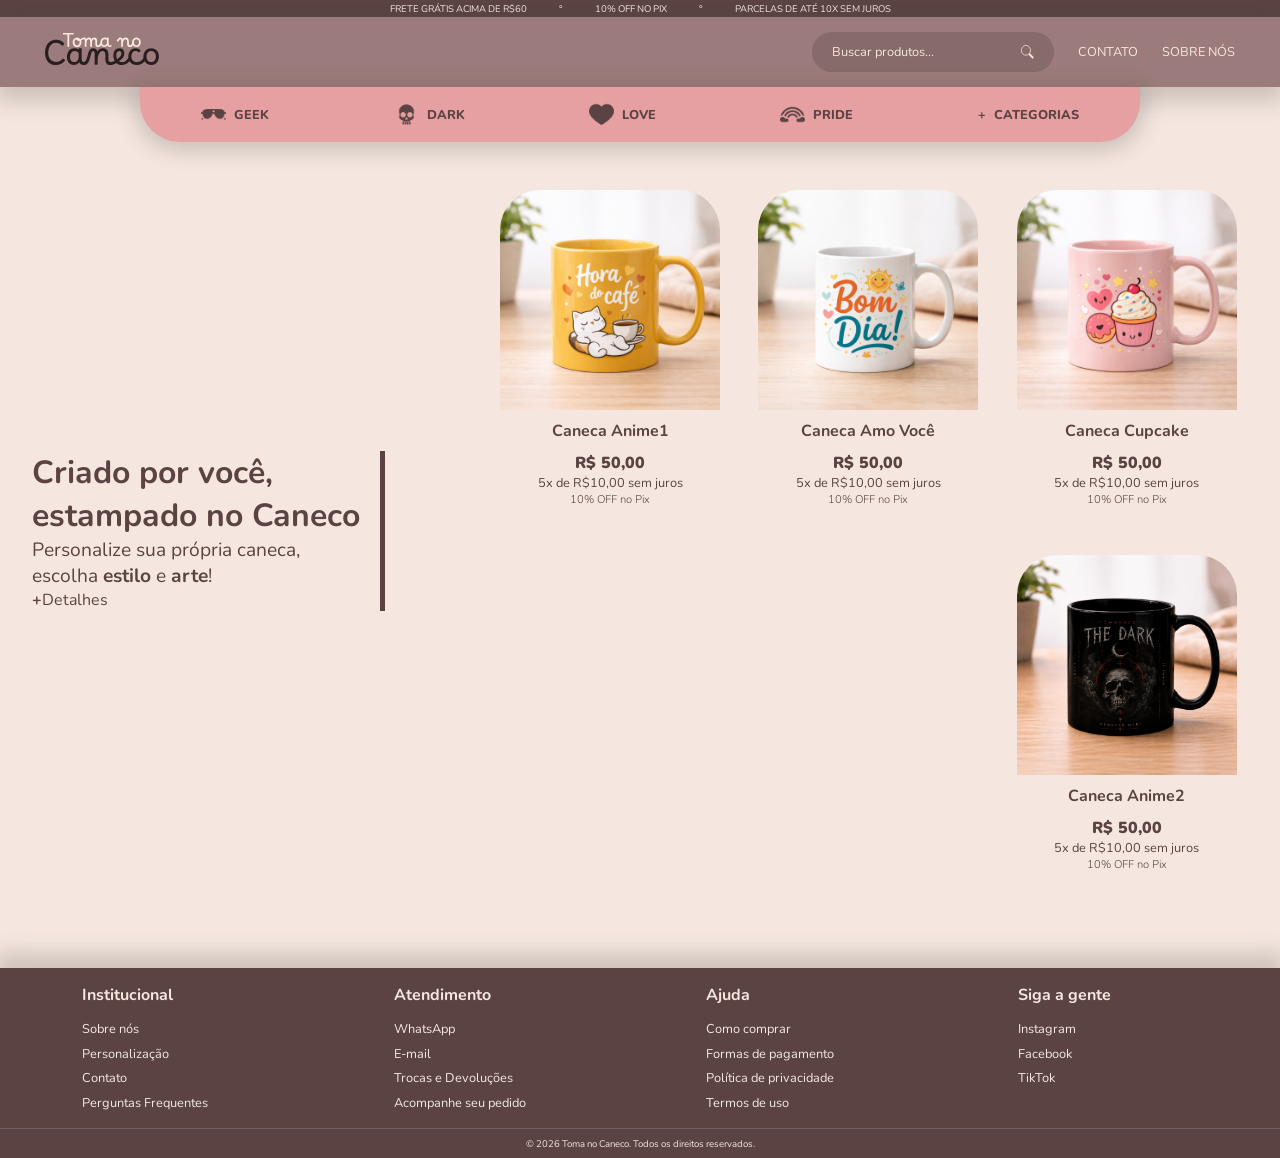
==== commit de0c2aad: "Add files via upload" ====
--- a/index.html
+++ b/index.html
@@ -39,7 +39,7 @@
         </nav>
 
         <nav class="bot-header">
-            <a href="#"><img src="assets/img/geek.svg" class="img-categoria">GEEK</a><a href="#"><img src="assets/img/dark.svg" class="img-categoria">DARK</a><a href="#"><img src="assets/img/love.svg" class="img-categoria">LOVE</a><a href="#"><img src="assets/img/pride.svg" class="img-categoria">PRIDE</a><a href="#"><strong>+</strong>CATEGORIAS</a>
+            <a href="geek.html"><img src="assets/img/geek.svg" class="img-categoria">GEEK</a><a href="dark.html"><img src="assets/img/dark.svg" class="img-categoria">DARK</a><a href="love.html"><img src="assets/img/love.svg" class="img-categoria">LOVE</a><a href="pride.html"><img src="assets/img/pride.svg" class="img-categoria">PRIDE</a><a href="categorias.html"><strong>+</strong>CATEGORIAS</a>
         </nav>
     </header>
 
@@ -66,8 +66,8 @@
                 <a href="#"><strong>+</strong>Detalhes</a>
             </article>
             <article class="vitrine">
-                <div class="card_vitrine" onclick="window.open('caneca.html?data=assets/img/anime2.png', '_self')">
-                    <img src="assets/img/anime2.png" alt="caneca">
+                <div class="card_vitrine" onclick="window.open('caneca.html?data=assets/img/canecos/gatocafé.png', '_self')">
+                    <img src="assets/img/canecos/gatocafé.png" alt="caneca">
                     <h3>Caneca Anime1</h3>
                     <p class="preco">R$ 50,00</p>
                     <p class="parcela">5x de R$10,00 sem juros</p>
@@ -75,24 +75,24 @@
 
                 </div>
 
-                <div class="card_vitrine" onclick="window.open('caneca.html?data=assets/img/amor.png', '_self')">
-                    <img src="assets/img/amor.png" alt="caneca">
+                <div class="card_vitrine" onclick="window.open('caneca.html?data=assets/img/canecos/bomdia.png', '_self')">
+                    <img src="assets/img/canecos/bomdia.png" alt="caneca">
                     <h3>Caneca Amo Você</h3>
                     <p class="preco">R$ 50,00</p>
                     <p class="parcela">5x de R$10,00 sem juros</p>
                     <p class="desconto">10% OFF no Pix</p>
                 </div>   
 
-                <div class="card_vitrine" onclick="window.open('caneca.html?data=assets/img/cupcake.png', '_self')">
-                    <img src="assets/img/cupcake.png" alt="caneca">
+                <div class="card_vitrine" onclick="window.open('caneca.html?data=assets/img/canecos/cupcake.png', '_self')">
+                    <img src="assets/img/canecos/cupcake.png" alt="caneca">
                     <h3>Caneca Cupcake</h3>
                     <p class="preco">R$ 50,00</p>
                     <p class="parcela">5x de R$10,00 sem juros</p>
                     <p class="desconto">10% OFF no Pix</p>
                 </div>   
 
-                <div class="card_vitrine"  onclick="window.open('caneca.html?data=assets/img/anime1.png', '_self')">
-                    <img src="assets/img/anime1.png" alt="caneca">
+                <div class="card_vitrine"  onclick="window.open('caneca.html?data=assets/img/dark/the_dark.png', '_self')">
+                    <img src="assets/img/dark/the_dark.png"caneca">
                     <h3>Caneca Anime2</h3>
                     <p class="preco">R$ 50,00</p>
                     <p class="parcela">5x de R$10,00 sem juros</p>
--- a/assets/css/global.css
+++ b/assets/css/global.css
@@ -88,7 +88,7 @@
 .lupa img{
     display: flex;
     align-items: center;
-    width: 25px;
+    width: 2.7rem;
 }
 
 .mid-header-input::placeholder{
